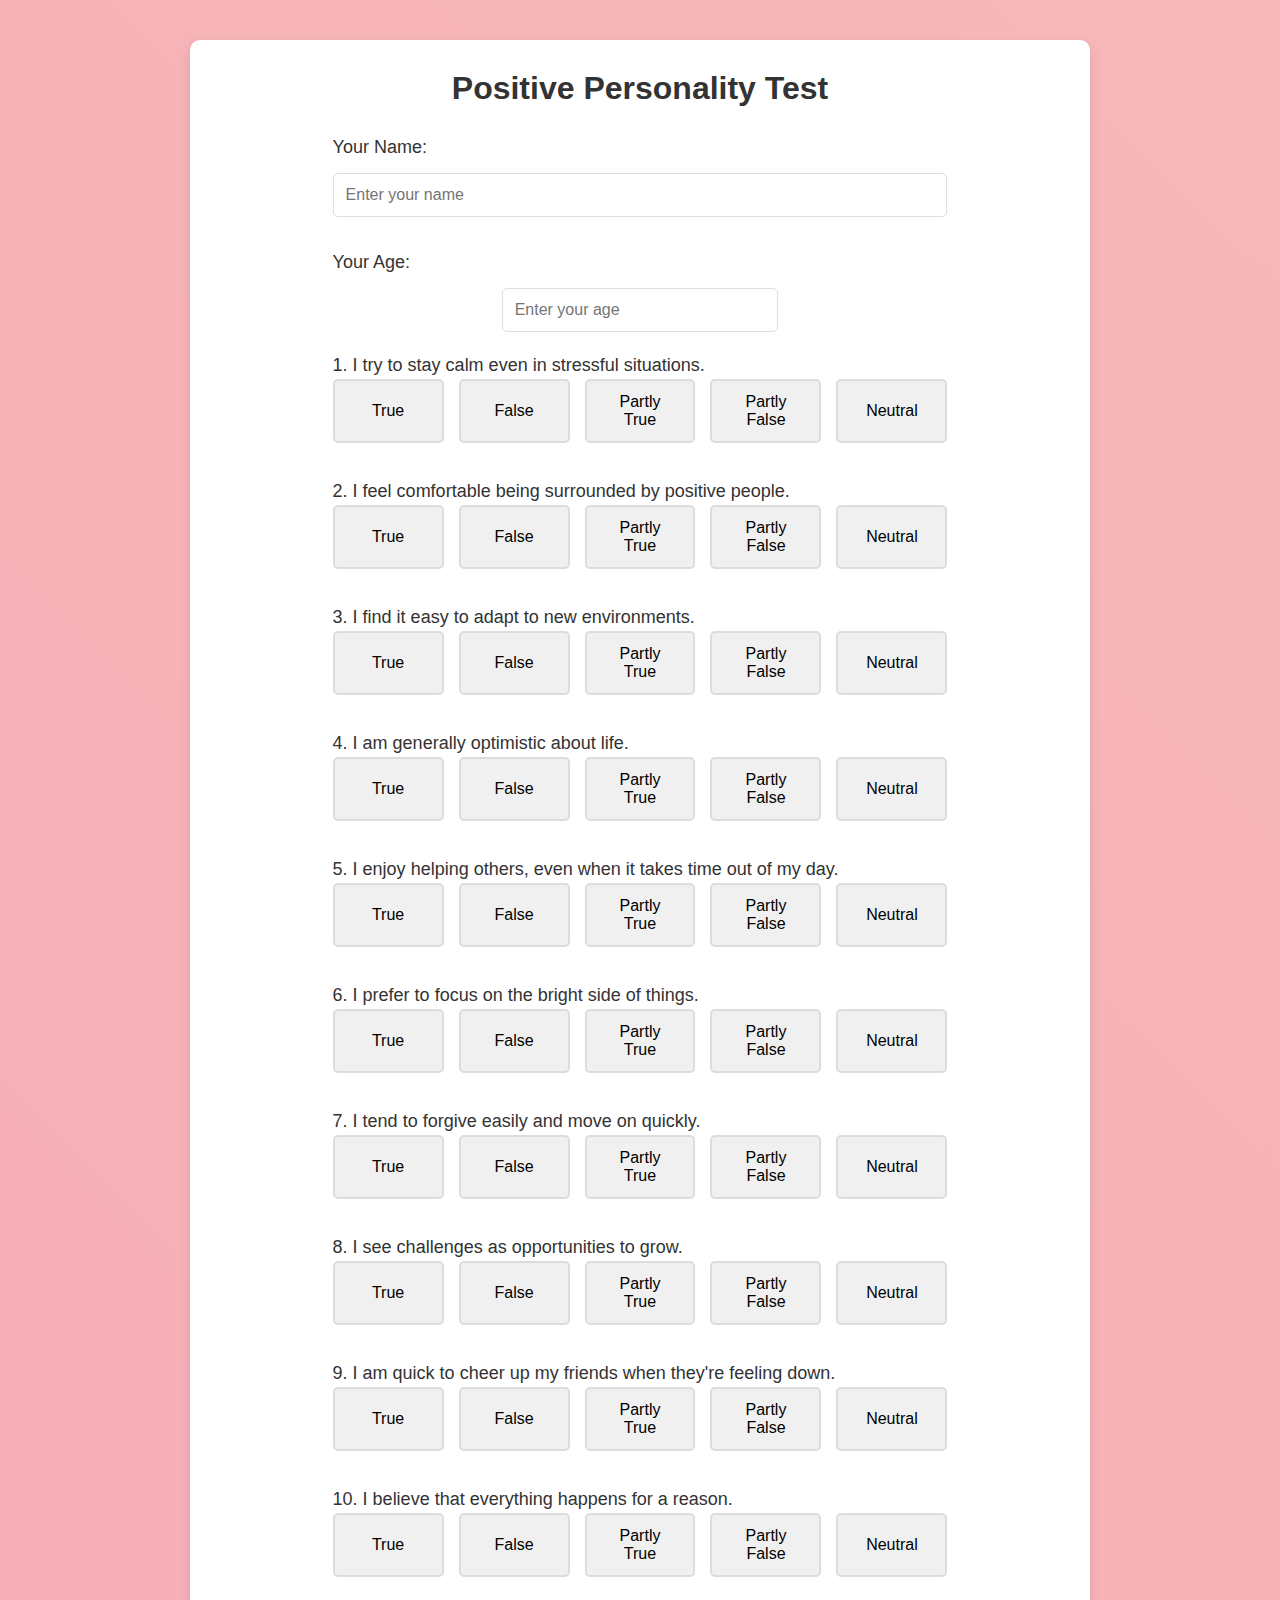
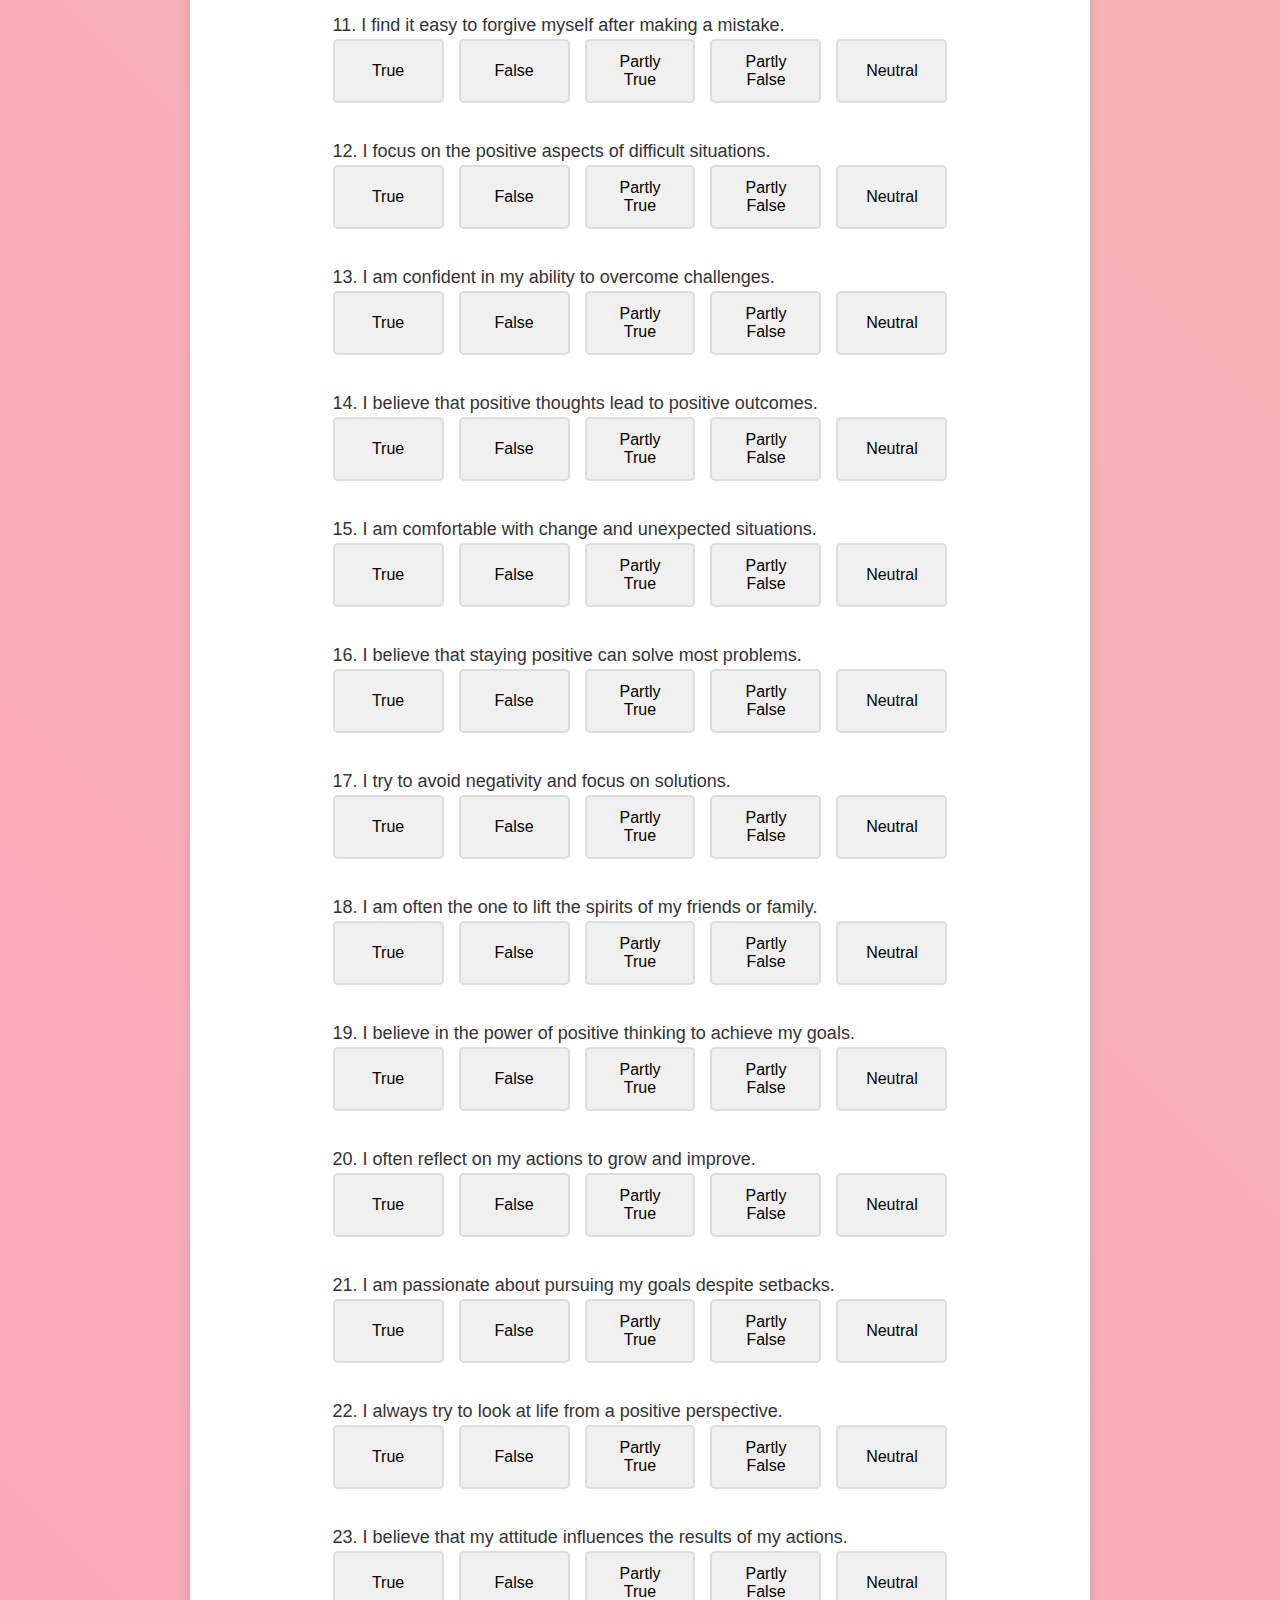
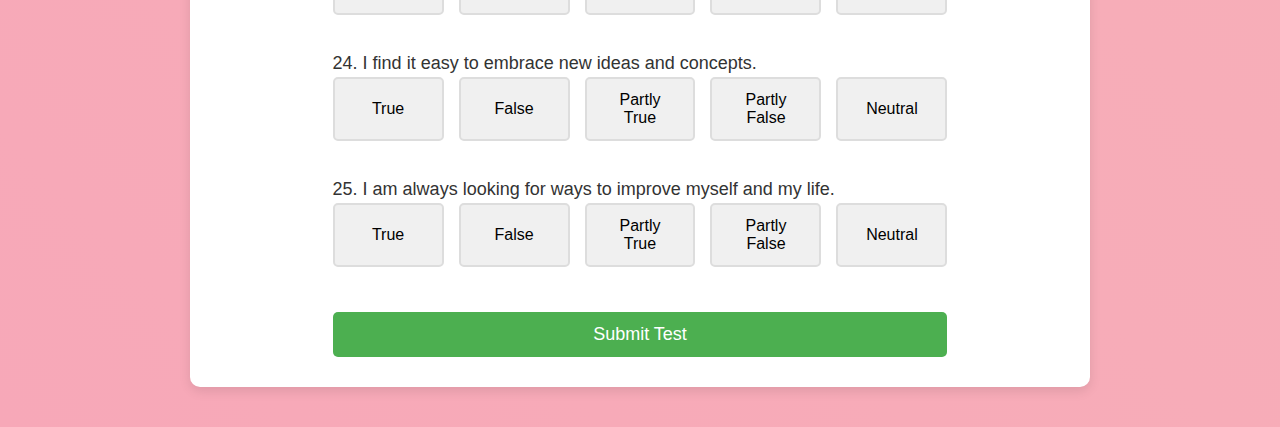
==== index.html @ 309ff783 "Add files via upload" ====
<!DOCTYPE html>
<html lang="en">
<head>
    <meta charset="UTF-8">
    <meta name="viewport" content="width=device-width, initial-scale=1.0">
    <title>Positive Personality Test</title>
    <link rel="stylesheet" href="styles.css">
</head>
<body>
    <div class="container">
        <h1>Positive Personality Test</h1>
        <form id="testForm">
            <div class="user-info">
                <label for="name">Your Name:</label>
                <input type="text" id="name" placeholder="Enter your name" required>

                <label for="age">Your Age:</label>
                <input type="number" id="age" placeholder="Enter your age" required>
            </div>

            <div class="question-container">
                <!-- Question 1 -->
                <div class="question">
                    <p>1. I try to stay calm even in stressful situations.</p>
                    <div class="options">
                        <button type="button" class="answer">True</button>
                        <button type="button" class="answer">False</button>
                        <button type="button" class="answer">Partly True</button>
                        <button type="button" class="answer">Partly False</button>
                        <button type="button" class="answer">Neutral</button>
                    </div>
                </div>

                <!-- Question 2 -->
                <div class="question">
                    <p>2. I feel comfortable being surrounded by positive people.</p>
                    <div class="options">
                        <button type="button" class="answer">True</button>
                        <button type="button" class="answer">False</button>
                        <button type="button" class="answer">Partly True</button>
                        <button type="button" class="answer">Partly False</button>
                        <button type="button" class="answer">Neutral</button>
                    </div>
                </div>

                <!-- Question 3 -->
                <div class="question">
                    <p>3. I find it easy to adapt to new environments.</p>
                    <div class="options">
                        <button type="button" class="answer">True</button>
                        <button type="button" class="answer">False</button>
                        <button type="button" class="answer">Partly True</button>
                        <button type="button" class="answer">Partly False</button>
                        <button type="button" class="answer">Neutral</button>
                    </div>
                </div>

                <!-- Question 4 -->
                <div class="question">
                    <p>4. I am generally optimistic about life.</p>
                    <div class="options">
                        <button type="button" class="answer">True</button>
                        <button type="button" class="answer">False</button>
                        <button type="button" class="answer">Partly True</button>
                        <button type="button" class="answer">Partly False</button>
                        <button type="button" class="answer">Neutral</button>
                    </div>
                </div>

                <!-- Question 5 -->
                <div class="question">
                    <p>5. I enjoy helping others, even when it takes time out of my day.</p>
                    <div class="options">
                        <button type="button" class="answer">True</button>
                        <button type="button" class="answer">False</button>
                        <button type="button" class="answer">Partly True</button>
                        <button type="button" class="answer">Partly False</button>
                        <button type="button" class="answer">Neutral</button>
                    </div>
                </div>

                <!-- Question 6 -->
                <div class="question">
                    <p>6. I prefer to focus on the bright side of things.</p>
                    <div class="options">
                        <button type="button" class="answer">True</button>
                        <button type="button" class="answer">False</button>
                        <button type="button" class="answer">Partly True</button>
                        <button type="button" class="answer">Partly False</button>
                        <button type="button" class="answer">Neutral</button>
                    </div>
                </div>

                <!-- Question 7 -->
                <div class="question">
                    <p>7. I tend to forgive easily and move on quickly.</p>
                    <div class="options">
                        <button type="button" class="answer">True</button>
                        <button type="button" class="answer">False</button>
                        <button type="button" class="answer">Partly True</button>
                        <button type="button" class="answer">Partly False</button>
                        <button type="button" class="answer">Neutral</button>
                    </div>
                </div>

                <!-- Question 8 -->
                <div class="question">
                    <p>8. I see challenges as opportunities to grow.</p>
                    <div class="options">
                        <button type="button" class="answer">True</button>
                        <button type="button" class="answer">False</button>
                        <button type="button" class="answer">Partly True</button>
                        <button type="button" class="answer">Partly False</button>
                        <button type="button" class="answer">Neutral</button>
                    </div>
                </div>

                <!-- Question 9 -->
                <div class="question">
                    <p>9. I am quick to cheer up my friends when they're feeling down.</p>
                    <div class="options">
                        <button type="button" class="answer">True</button>
                        <button type="button" class="answer">False</button>
                        <button type="button" class="answer">Partly True</button>
                        <button type="button" class="answer">Partly False</button>
                        <button type="button" class="answer">Neutral</button>
                    </div>
                </div>

                <!-- Question 10 -->
                <div class="question">
                    <p>10. I believe that everything happens for a reason.</p>
                    <div class="options">
                        <button type="button" class="answer">True</button>
                        <button type="button" class="answer">False</button>
                        <button type="button" class="answer">Partly True</button>
                        <button type="button" class="answer">Partly False</button>
                        <button type="button" class="answer">Neutral</button>
                    </div>
                </div>

                <!-- Question 11 -->
                <div class="question">
                    <p>11. I find it easy to forgive myself after making a mistake.</p>
                    <div class="options">
                        <button type="button" class="answer">True</button>
                        <button type="button" class="answer">False</button>
                        <button type="button" class="answer">Partly True</button>
                        <button type="button" class="answer">Partly False</button>
                        <button type="button" class="answer">Neutral</button>
                    </div>
                </div>

                <!-- Question 12 -->
                <div class="question">
                    <p>12. I focus on the positive aspects of difficult situations.</p>
                    <div class="options">
                        <button type="button" class="answer">True</button>
                        <button type="button" class="answer">False</button>
                        <button type="button" class="answer">Partly True</button>
                        <button type="button" class="answer">Partly False</button>
                        <button type="button" class="answer">Neutral</button>
                    </div>
                </div>

                <!-- Question 13 -->
                <div class="question">
                    <p>13. I am confident in my ability to overcome challenges.</p>
                    <div class="options">
                        <button type="button" class="answer">True</button>
                        <button type="button" class="answer">False</button>
                        <button type="button" class="answer">Partly True</button>
                        <button type="button" class="answer">Partly False</button>
                        <button type="button" class="answer">Neutral</button>
                    </div>
                </div>

                <!-- Question 14 -->
                <div class="question">
                    <p>14. I believe that positive thoughts lead to positive outcomes.</p>
                    <div class="options">
                        <button type="button" class="answer">True</button>
                        <button type="button" class="answer">False</button>
                        <button type="button" class="answer">Partly True</button>
                        <button type="button" class="answer">Partly False</button>
                        <button type="button" class="answer">Neutral</button>
                    </div>
                </div>

                <!-- Question 15 -->
                <div class="question">
                    <p>15. I am comfortable with change and unexpected situations.</p>
                    <div class="options">
                        <button type="button" class="answer">True</button>
                        <button type="button" class="answer">False</button>
                        <button type="button" class="answer">Partly True</button>
                        <button type="button" class="answer">Partly False</button>
                        <button type="button" class="answer">Neutral</button>
                    </div>
                </div>

                <!-- Question 16 -->
                <div class="question">
                    <p>16. I believe that staying positive can solve most problems.</p>
                    <div class="options">
                        <button type="button" class="answer">True</button>
                        <button type="button" class="answer">False</button>
                        <button type="button" class="answer">Partly True</button>
                        <button type="button" class="answer">Partly False</button>
                        <button type="button" class="answer">Neutral</button>
                    </div>
                </div>

                <!-- Question 17 -->
                <div class="question">
                    <p>17. I try to avoid negativity and focus on solutions.</p>
                    <div class="options">
                        <button type="button" class="answer">True</button>
                        <button type="button" class="answer">False</button>
                        <button type="button" class="answer">Partly True</button>
                        <button type="button" class="answer">Partly False</button>
                        <button type="button" class="answer">Neutral</button>
                    </div>
                </div>

                <!-- Question 18 -->
                <div class="question">
                    <p>18. I am often the one to lift the spirits of my friends or family.</p>
                    <div class="options">
                        <button type="button" class="answer">True</button>
                        <button type="button" class="answer">False</button>
                        <button type="button" class="answer">Partly True</button>
                        <button type="button" class="answer">Partly False</button>
                        <button type="button" class="answer">Neutral</button>
                    </div>
                </div>

                <!-- Question 19 -->
                <div class="question">
                    <p>19. I believe in the power of positive thinking to achieve my goals.</p>
                    <div class="options">
                        <button type="button" class="answer">True</button>
                        <button type="button" class="answer">False</button>
                        <button type="button" class="answer">Partly True</button>
                        <button type="button" class="answer">Partly False</button>
                        <button type="button" class="answer">Neutral</button>
                    </div>
                </div>

                <!-- Question 20 -->
                <div class="question">
                    <p>20. I often reflect on my actions to grow and improve.</p>
                    <div class="options">
                        <button type="button" class="answer">True</button>
                        <button type="button" class="answer">False</button>
                        <button type="button" class="answer">Partly True</button>
                        <button type="button" class="answer">Partly False</button>
                        <button type="button" class="answer">Neutral</button>
                    </div>
                </div>

                <!-- Question 21 -->
                <div class="question">
                    <p>21. I am passionate about pursuing my goals despite setbacks.</p>
                    <div class="options">
                        <button type="button" class="answer">True</button>
                        <button type="button" class="answer">False</button>
                        <button type="button" class="answer">Partly True</button>
                        <button type="button" class="answer">Partly False</button>
                        <button type="button" class="answer">Neutral</button>
                    </div>
                </div>

                <!-- Question 22 -->
                <div class="question">
                    <p>22. I always try to look at life from a positive perspective.</p>
                    <div class="options">
                        <button type="button" class="answer">True</button>
                        <button type="button" class="answer">False</button>
                        <button type="button" class="answer">Partly True</button>
                        <button type="button" class="answer">Partly False</button>
                        <button type="button" class="answer">Neutral</button>
                    </div>
                </div>

                <!-- Question 23 -->
                <div class="question">
                    <p>23. I believe that my attitude influences the results of my actions.</p>
                    <div class="options">
                        <button type="button" class="answer">True</button>
                        <button type="button" class="answer">False</button>
                        <button type="button" class="answer">Partly True</button>
                        <button type="button" class="answer">Partly False</button>
                        <button type="button" class="answer">Neutral</button>
                    </div>
                </div>

                <!-- Question 24 -->
                <div class="question">
                    <p>24. I find it easy to embrace new ideas and concepts.</p>
                    <div class="options">
                        <button type="button" class="answer">True</button>
                        <button type="button" class="answer">False</button>
                        <button type="button" class="answer">Partly True</button>
                        <button type="button" class="answer">Partly False</button>
                        <button type="button" class="answer">Neutral</button>
                    </div>
                </div>

                <!-- Question 25 -->
                <div class="question">
                    <p>25. I am always looking for ways to improve myself and my life.</p>
                    <div class="options">
                        <button type="button" class="answer">True</button>
                        <button type="button" class="answer">False</button>
                        <button type="button" class="answer">Partly True</button>
                        <button type="button" class="answer">Partly False</button>
                        <button type="button" class="answer">Neutral</button>
                    </div>
                </div>
            </div>

            <button type="submit">Submit Test</button>
        </form>

        <div id="result" style="display: none;">
            <h2>Your Positive Personality Result</h2>
            <p id="resultText"></p>
        </div>
    </div>

    <script src="script.js"></script>
</body>
</html>
---- styles.css ----
/* General Reset */
* {
    margin: 0;
    padding: 0;
    box-sizing: border-box;
}

body {
    font-family: 'Arial', sans-serif;
    background-color: #f4f4f4;
    color: #333;
    padding: 20px;
    display: flex;
    justify-content: center;
    align-items: center;
    min-height: 100vh;
    background-image: linear-gradient(45deg, #f7a8b8, #f7b8b8);
}

/* Main Container */
.container {
    background-color: white;
    border-radius: 10px;
    box-shadow: 0px 4px 12px rgba(0, 0, 0, 0.1);
    width: 100%;
    max-width: 900px;
    padding: 30px;
    margin: 20px;
    display: flex;
    flex-direction: column;
    align-items: center;
}

h1 {
    font-size: 32px;
    margin-bottom: 30px;
    color: #333;
    font-weight: bold;
}

h2 {
    font-size: 28px;
    color: #333;
    font-weight: bold;
    margin-bottom: 20px;
}

/* Question Container */
.question-container {
    margin-bottom: 30px;
    display: flex;
    flex-direction: column;
    gap: 20px;
    width: 100%;
}

.question {
    font-size: 18px;
    line-height: 1.5;
    margin-bottom: 15px;
}

/* Option Buttons */
.options {
    display: flex;
    justify-content: space-evenly;
    gap: 15px;
    width: 100%;
    flex-wrap: wrap;
}

button {
    padding: 12px 25px;
    font-size: 16px;
    border: 2px solid #ddd;
    background-color: #f0f0f0;
    border-radius: 5px;
    cursor: pointer;
    transition: background-color 0.3s, color 0.3s;
    flex: 1 1 100px; /* Flexible layout for buttons */
}

button:hover {
    background-color: #ff4d4d;
    color: white;
}

button.selected {
    background-color: #4caf50;
    color: white;
}

button[type="submit"] {
    width: 100%;
    background-color: #4caf50;
    color: white;
    border: none;
    padding: 12px;
    font-size: 18px;
    cursor: pointer;
    border-radius: 5px;
    transition: background-color 0.3s;
}

button[type="submit"]:hover {
    background-color: #45a049;
}

button[type="submit"]:active {
    background-color: #399f39;
}

/* User Info Section */
.user-info {
    width: 100%;
    display: flex;
    flex-direction: column;
    gap: 15px;
    align-items: center;
}

.user-info label {
    font-size: 18px;
    text-align: left;
    width: 100%;
}

.user-info input {
    width: 100%;
    padding: 12px;
    font-size: 16px;
    border: 1px solid #ddd;
    border-radius: 5px;
    margin-bottom: 20px;
}

.user-info input[type="number"],
.user-info input[type="text"] {
    width: 45%;
}

.user-info input[type="text"] {
    width: 100%;
}

#result {
    display: none;
    padding: 30px;
    background-color: #f1f1f1;
    border-radius: 10px;
    box-shadow: 0px 4px 12px rgba(0, 0, 0, 0.2);
    width: 100%;
}

#result p {
    font-size: 20px;
    line-height: 1.5;
    color: #444;
}

#result h2 {
    color: #4caf50;
    margin-bottom: 20px;
}

/* Media Queries */
@media (max-width: 768px) {
    .container {
        padding: 20px;
    }

    .question-container {
        margin-bottom: 15px;
    }

    .options {
        flex-direction: column;
        gap: 10px;
        justify-content: flex-start;
    }

    .user-info input[type="text"],
    .user-info input[type="number"] {
        width: 100%;
    }

    button {
        font-size: 14px;
    }
}

@media (max-width: 480px) {
    h1 {
        font-size: 28px;
    }

    h2 {
        font-size: 24px;
    }

    .question {
        font-size: 16px;
    }

    .options {
        gap: 10px;
    }

    button {
        font-size: 14px;
        padding: 10px 20px;
    }

    button[type="submit"] {
        font-size: 16px;
    }
}
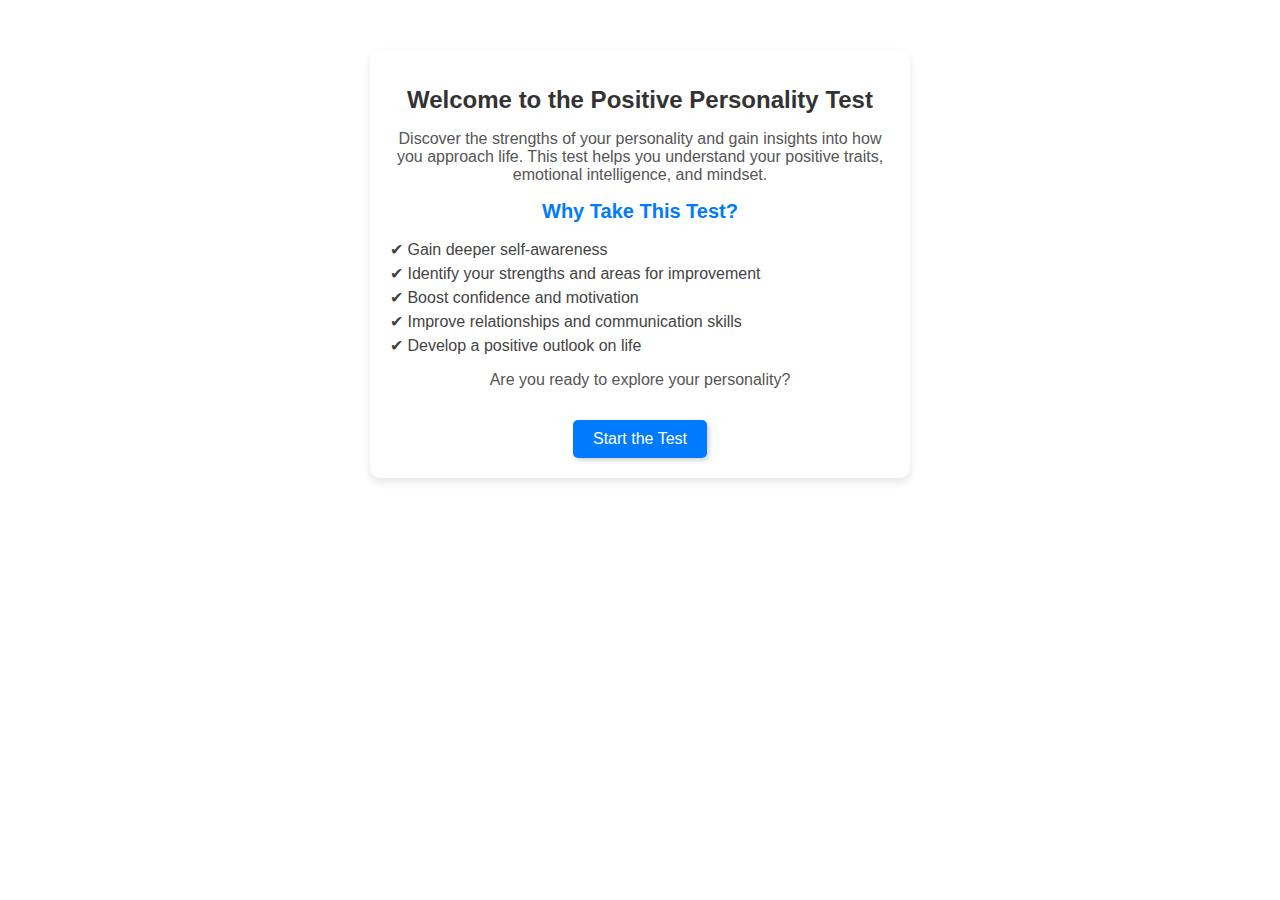
==== commit e58ae5e1: "delete index.html.html" ====
--- a/index.html
+++ b/index.html
@@ -3,332 +3,30 @@
 <head>
     <meta charset="UTF-8">
     <meta name="viewport" content="width=device-width, initial-scale=1.0">
-    <title>Positive Personality Test</title>
-    <link rel="stylesheet" href="styles.css">
+    <title>Welcome to the Positive Personality Test</title>
+    <link rel="stylesheet" href="styles2.css">
 </head>
 <body>
-    <div class="container">
-        <h1>Positive Personality Test</h1>
-        <form id="testForm">
-            <div class="user-info">
-                <label for="name">Your Name:</label>
-                <input type="text" id="name" placeholder="Enter your name" required>
 
-                <label for="age">Your Age:</label>
-                <input type="number" id="age" placeholder="Enter your age" required>
-            </div>
+    <div class="welcome-container">
+        <h1>Welcome to the Positive Personality Test</h1>
+        <p>
+            Discover the strengths of your personality and gain insights into how you approach life.  
+            This test helps you understand your positive traits, emotional intelligence, and mindset.
+        </p>
+        
+        <h2>Why Take This Test?</h2>
+        <ul>
+            <li>✔ Gain deeper self-awareness</li>
+            <li>✔ Identify your strengths and areas for improvement</li>
+            <li>✔ Boost confidence and motivation</li>
+            <li>✔ Improve relationships and communication skills</li>
+            <li>✔ Develop a positive outlook on life</li>
+        </ul>
 
-            <div class="question-container">
-                <!-- Question 1 -->
-                <div class="question">
-                    <p>1. I try to stay calm even in stressful situations.</p>
-                    <div class="options">
-                        <button type="button" class="answer">True</button>
-                        <button type="button" class="answer">False</button>
-                        <button type="button" class="answer">Partly True</button>
-                        <button type="button" class="answer">Partly False</button>
-                        <button type="button" class="answer">Neutral</button>
-                    </div>
-                </div>
-
-                <!-- Question 2 -->
-                <div class="question">
-                    <p>2. I feel comfortable being surrounded by positive people.</p>
-                    <div class="options">
-                        <button type="button" class="answer">True</button>
-                        <button type="button" class="answer">False</button>
-                        <button type="button" class="answer">Partly True</button>
-                        <button type="button" class="answer">Partly False</button>
-                        <button type="button" class="answer">Neutral</button>
-                    </div>
-                </div>
-
-                <!-- Question 3 -->
-                <div class="question">
-                    <p>3. I find it easy to adapt to new environments.</p>
-                    <div class="options">
-                        <button type="button" class="answer">True</button>
-                        <button type="button" class="answer">False</button>
-                        <button type="button" class="answer">Partly True</button>
-                        <button type="button" class="answer">Partly False</button>
-                        <button type="button" class="answer">Neutral</button>
-                    </div>
-                </div>
-
-                <!-- Question 4 -->
-                <div class="question">
-                    <p>4. I am generally optimistic about life.</p>
-                    <div class="options">
-                        <button type="button" class="answer">True</button>
-                        <button type="button" class="answer">False</button>
-                        <button type="button" class="answer">Partly True</button>
-                        <button type="button" class="answer">Partly False</button>
-                        <button type="button" class="answer">Neutral</button>
-                    </div>
-                </div>
-
-                <!-- Question 5 -->
-                <div class="question">
-                    <p>5. I enjoy helping others, even when it takes time out of my day.</p>
-                    <div class="options">
-                        <button type="button" class="answer">True</button>
-                        <button type="button" class="answer">False</button>
-                        <button type="button" class="answer">Partly True</button>
-                        <button type="button" class="answer">Partly False</button>
-                        <button type="button" class="answer">Neutral</button>
-                    </div>
-                </div>
-
-                <!-- Question 6 -->
-                <div class="question">
-                    <p>6. I prefer to focus on the bright side of things.</p>
-                    <div class="options">
-                        <button type="button" class="answer">True</button>
-                        <button type="button" class="answer">False</button>
-                        <button type="button" class="answer">Partly True</button>
-                        <button type="button" class="answer">Partly False</button>
-                        <button type="button" class="answer">Neutral</button>
-                    </div>
-                </div>
-
-                <!-- Question 7 -->
-                <div class="question">
-                    <p>7. I tend to forgive easily and move on quickly.</p>
-                    <div class="options">
-                        <button type="button" class="answer">True</button>
-                        <button type="button" class="answer">False</button>
-                        <button type="button" class="answer">Partly True</button>
-                        <button type="button" class="answer">Partly False</button>
-                        <button type="button" class="answer">Neutral</button>
-                    </div>
-                </div>
-
-                <!-- Question 8 -->
-                <div class="question">
-                    <p>8. I see challenges as opportunities to grow.</p>
-                    <div class="options">
-                        <button type="button" class="answer">True</button>
-                        <button type="button" class="answer">False</button>
-                        <button type="button" class="answer">Partly True</button>
-                        <button type="button" class="answer">Partly False</button>
-                        <button type="button" class="answer">Neutral</button>
-                    </div>
-                </div>
-
-                <!-- Question 9 -->
-                <div class="question">
-                    <p>9. I am quick to cheer up my friends when they're feeling down.</p>
-                    <div class="options">
-                        <button type="button" class="answer">True</button>
-                        <button type="button" class="answer">False</button>
-                        <button type="button" class="answer">Partly True</button>
-                        <button type="button" class="answer">Partly False</button>
-                        <button type="button" class="answer">Neutral</button>
-                    </div>
-                </div>
-
-                <!-- Question 10 -->
-                <div class="question">
-                    <p>10. I believe that everything happens for a reason.</p>
-                    <div class="options">
-                        <button type="button" class="answer">True</button>
-                        <button type="button" class="answer">False</button>
-                        <button type="button" class="answer">Partly True</button>
-                        <button type="button" class="answer">Partly False</button>
-                        <button type="button" class="answer">Neutral</button>
-                    </div>
-                </div>
-
-                <!-- Question 11 -->
-                <div class="question">
-                    <p>11. I find it easy to forgive myself after making a mistake.</p>
-                    <div class="options">
-                        <button type="button" class="answer">True</button>
-                        <button type="button" class="answer">False</button>
-                        <button type="button" class="answer">Partly True</button>
-                        <button type="button" class="answer">Partly False</button>
-                        <button type="button" class="answer">Neutral</button>
-                    </div>
-                </div>
-
-                <!-- Question 12 -->
-                <div class="question">
-                    <p>12. I focus on the positive aspects of difficult situations.</p>
-                    <div class="options">
-                        <button type="button" class="answer">True</button>
-                        <button type="button" class="answer">False</button>
-                        <button type="button" class="answer">Partly True</button>
-                        <button type="button" class="answer">Partly False</button>
-                        <button type="button" class="answer">Neutral</button>
-                    </div>
-                </div>
-
-                <!-- Question 13 -->
-                <div class="question">
-                    <p>13. I am confident in my ability to overcome challenges.</p>
-                    <div class="options">
-                        <button type="button" class="answer">True</button>
-                        <button type="button" class="answer">False</button>
-                        <button type="button" class="answer">Partly True</button>
-                        <button type="button" class="answer">Partly False</button>
-                        <button type="button" class="answer">Neutral</button>
-                    </div>
-                </div>
-
-                <!-- Question 14 -->
-                <div class="question">
-                    <p>14. I believe that positive thoughts lead to positive outcomes.</p>
-                    <div class="options">
-                        <button type="button" class="answer">True</button>
-                        <button type="button" class="answer">False</button>
-                        <button type="button" class="answer">Partly True</button>
-                        <button type="button" class="answer">Partly False</button>
-                        <button type="button" class="answer">Neutral</button>
-                    </div>
-                </div>
-
-                <!-- Question 15 -->
-                <div class="question">
-                    <p>15. I am comfortable with change and unexpected situations.</p>
-                    <div class="options">
-                        <button type="button" class="answer">True</button>
-                        <button type="button" class="answer">False</button>
-                        <button type="button" class="answer">Partly True</button>
-                        <button type="button" class="answer">Partly False</button>
-                        <button type="button" class="answer">Neutral</button>
-                    </div>
-                </div>
-
-                <!-- Question 16 -->
-                <div class="question">
-                    <p>16. I believe that staying positive can solve most problems.</p>
-                    <div class="options">
-                        <button type="button" class="answer">True</button>
-                        <button type="button" class="answer">False</button>
-                        <button type="button" class="answer">Partly True</button>
-                        <button type="button" class="answer">Partly False</button>
-                        <button type="button" class="answer">Neutral</button>
-                    </div>
-                </div>
-
-                <!-- Question 17 -->
-                <div class="question">
-                    <p>17. I try to avoid negativity and focus on solutions.</p>
-                    <div class="options">
-                        <button type="button" class="answer">True</button>
-                        <button type="button" class="answer">False</button>
-                        <button type="button" class="answer">Partly True</button>
-                        <button type="button" class="answer">Partly False</button>
-                        <button type="button" class="answer">Neutral</button>
-                    </div>
-                </div>
-
-                <!-- Question 18 -->
-                <div class="question">
-                    <p>18. I am often the one to lift the spirits of my friends or family.</p>
-                    <div class="options">
-                        <button type="button" class="answer">True</button>
-                        <button type="button" class="answer">False</button>
-                        <button type="button" class="answer">Partly True</button>
-                        <button type="button" class="answer">Partly False</button>
-                        <button type="button" class="answer">Neutral</button>
-                    </div>
-                </div>
-
-                <!-- Question 19 -->
-                <div class="question">
-                    <p>19. I believe in the power of positive thinking to achieve my goals.</p>
-                    <div class="options">
-                        <button type="button" class="answer">True</button>
-                        <button type="button" class="answer">False</button>
-                        <button type="button" class="answer">Partly True</button>
-                        <button type="button" class="answer">Partly False</button>
-                        <button type="button" class="answer">Neutral</button>
-                    </div>
-                </div>
-
-                <!-- Question 20 -->
-                <div class="question">
-                    <p>20. I often reflect on my actions to grow and improve.</p>
-                    <div class="options">
-                        <button type="button" class="answer">True</button>
-                        <button type="button" class="answer">False</button>
-                        <button type="button" class="answer">Partly True</button>
-                        <button type="button" class="answer">Partly False</button>
-                        <button type="button" class="answer">Neutral</button>
-                    </div>
-                </div>
-
-                <!-- Question 21 -->
-                <div class="question">
-                    <p>21. I am passionate about pursuing my goals despite setbacks.</p>
-                    <div class="options">
-                        <button type="button" class="answer">True</button>
-                        <button type="button" class="answer">False</button>
-                        <button type="button" class="answer">Partly True</button>
-                        <button type="button" class="answer">Partly False</button>
-                        <button type="button" class="answer">Neutral</button>
-                    </div>
-                </div>
-
-                <!-- Question 22 -->
-                <div class="question">
-                    <p>22. I always try to look at life from a positive perspective.</p>
-                    <div class="options">
-                        <button type="button" class="answer">True</button>
-                        <button type="button" class="answer">False</button>
-                        <button type="button" class="answer">Partly True</button>
-                        <button type="button" class="answer">Partly False</button>
-                        <button type="button" class="answer">Neutral</button>
-                    </div>
-                </div>
-
-                <!-- Question 23 -->
-                <div class="question">
-                    <p>23. I believe that my attitude influences the results of my actions.</p>
-                    <div class="options">
-                        <button type="button" class="answer">True</button>
-                        <button type="button" class="answer">False</button>
-                        <button type="button" class="answer">Partly True</button>
-                        <button type="button" class="answer">Partly False</button>
-                        <button type="button" class="answer">Neutral</button>
-                    </div>
-                </div>
-
-                <!-- Question 24 -->
-                <div class="question">
-                    <p>24. I find it easy to embrace new ideas and concepts.</p>
-                    <div class="options">
-                        <button type="button" class="answer">True</button>
-                        <button type="button" class="answer">False</button>
-                        <button type="button" class="answer">Partly True</button>
-                        <button type="button" class="answer">Partly False</button>
-                        <button type="button" class="answer">Neutral</button>
-                    </div>
-                </div>
-
-                <!-- Question 25 -->
-                <div class="question">
-                    <p>25. I am always looking for ways to improve myself and my life.</p>
-                    <div class="options">
-                        <button type="button" class="answer">True</button>
-                        <button type="button" class="answer">False</button>
-                        <button type="button" class="answer">Partly True</button>
-                        <button type="button" class="answer">Partly False</button>
-                        <button type="button" class="answer">Neutral</button>
-                    </div>
-                </div>
-            </div>
-
-            <button type="submit">Submit Test</button>
-        </form>
-
-        <div id="result" style="display: none;">
-            <h2>Your Positive Personality Result</h2>
-            <p id="resultText"></p>
-        </div>
+        <p>Are you ready to explore your personality?</p>
+        <a href="./test_page.html" class="start-btn">Start the Test</a>
     </div>
 
-    <script src="script.js"></script>
 </body>
 </html>
--- a/styles2.css
+++ b/styles2.css
@@ -0,0 +1,63 @@
+/* Welcome Page Styling */
+.welcome-container {
+    background: white;
+    font-family: 'Trebuchet MS', 'Lucida Sans Unicode', 'Lucida Grande', 'Lucida Sans', Arial, sans-serif;
+    padding: 20px;
+    border-radius: 10px;
+    box-shadow: 0px 4px 10px rgba(0, 0, 0, 0.1);
+    text-align: center;
+    width: 90%;
+    max-width: 500px;
+    margin: auto;
+    margin-top: 50px;
+}
+
+h1 {
+    font-size: 24px;
+    font-family: 'Trebuchet MS', 'Lucida Sans Unicode', 'Lucida Grande', 'Lucida Sans', Arial, sans-serif;
+    color: #333;
+}
+
+h2 {
+    font-size: 20px;
+    font-family: 'Trebuchet MS', 'Lucida Sans Unicode', 'Lucida Grande', 'Lucida Sans', Arial, sans-serif;
+    color: #007BFF;
+    margin-top: 15px;
+}
+
+p {
+    font-size: 16px;
+    font-family: 'Trebuchet MS', 'Lucida Sans Unicode', 'Lucida Grande', 'Lucida Sans', Arial, sans-serif;
+    color: #555;
+}
+
+ul {
+    text-align: left;
+    list-style: none;
+    padding: 0;
+}
+
+ul li {
+    font-size: 16px;
+    font-family: 'Trebuchet MS', 'Lucida Sans Unicode', 'Lucida Grande', 'Lucida Sans', Arial, sans-serif;
+    margin: 5px 0;
+    color: #444;
+}
+
+.start-btn {
+    display: inline-block;
+    margin-top: 15px;
+    padding: 10px 20px;
+    font-size: 16px;
+    font-family: 'Trebuchet MS', 'Lucida Sans Unicode', 'Lucida Grande', 'Lucida Sans', Arial, sans-serif;
+    text-decoration: none;
+    background: #007BFF;
+    color: white;
+    border-radius: 5px;
+    transition: 0.3s;
+    box-shadow: 2px 2px 5px rgba(0, 0, 0, 0.2);
+}
+
+.start-btn:hover {
+    background: #0056b3;
+}
